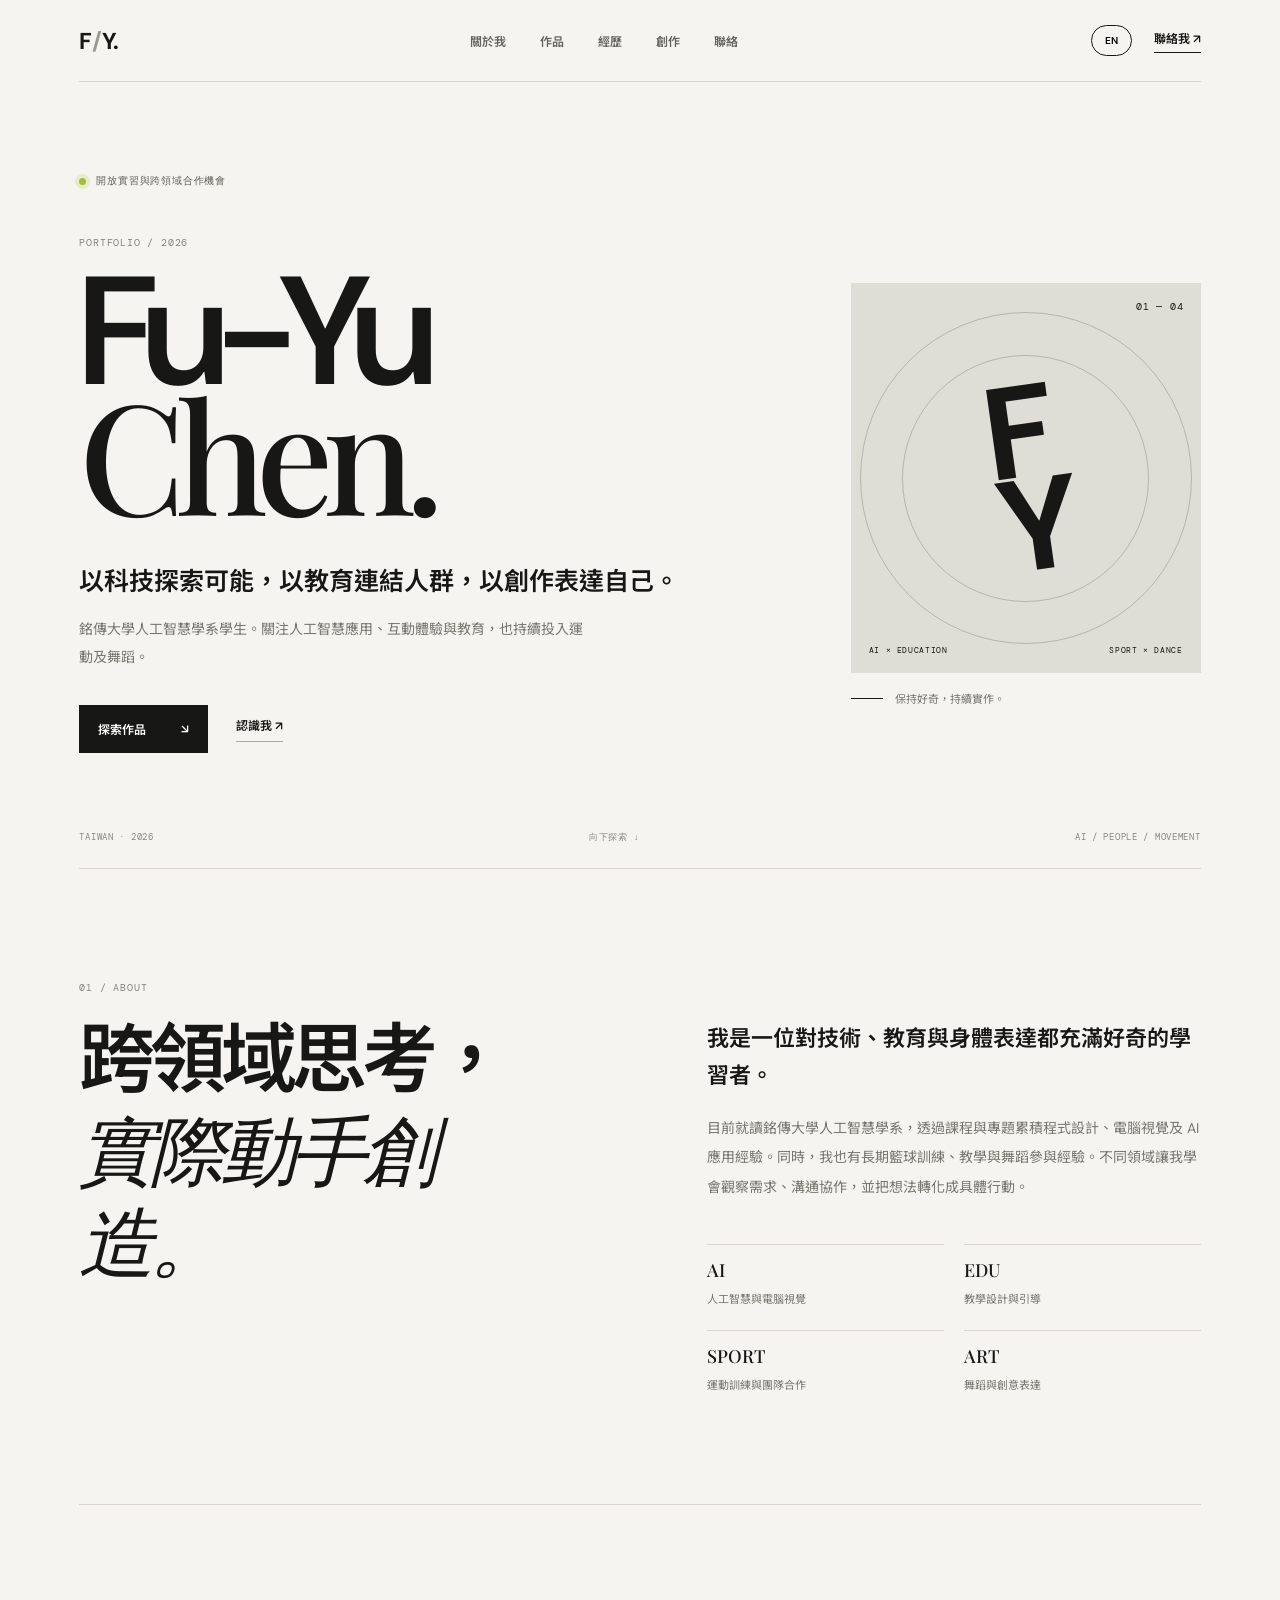
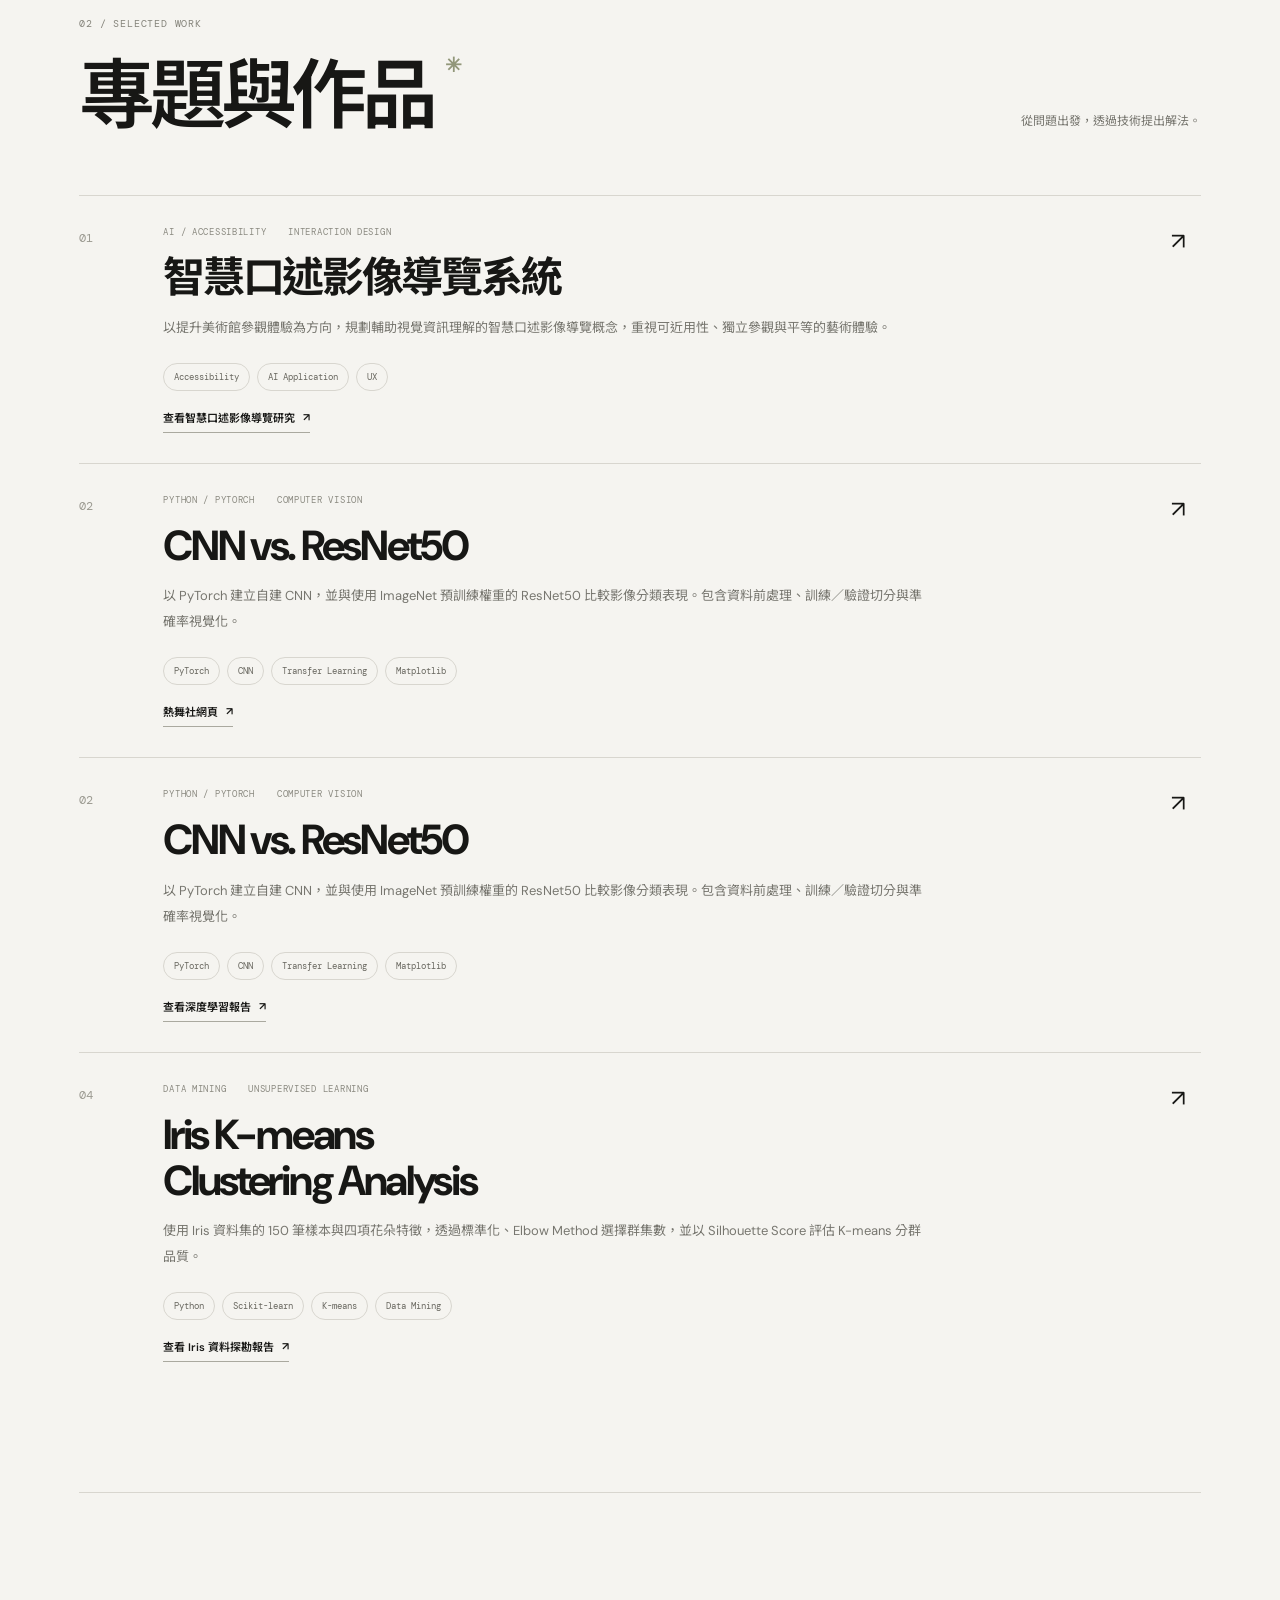
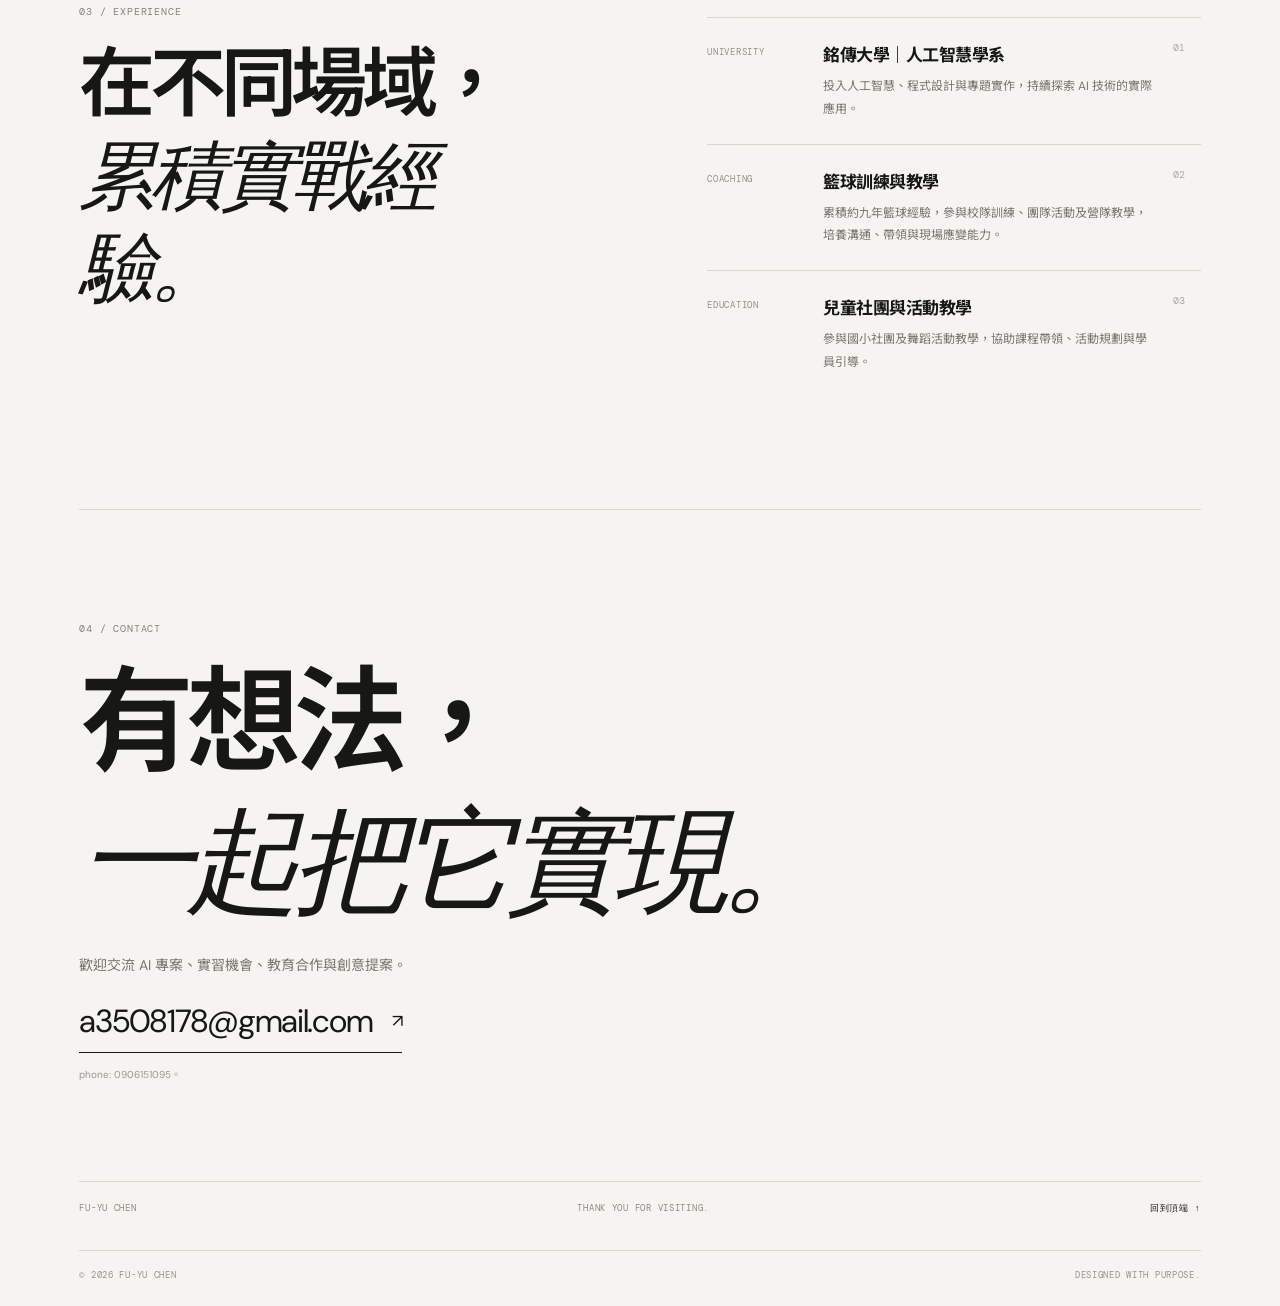
==== fu-yu-portfolio/index.html @ 6540873c "Add files via upload" ====
<!doctype html>
<html lang="zh-Hant">
<head>
  <meta charset="utf-8">
  <meta name="viewport" content="width=device-width, initial-scale=1">
  <meta name="description" content="Fu-Yu Chen — AI, education, coaching and dance portfolio.">
  <meta name="theme-color" content="#f5f4f0">
  <title>Fu-Yu Chen — Portfolio</title>
  <link rel="preconnect" href="https://fonts.googleapis.com">
  <link rel="preconnect" href="https://fonts.gstatic.com" crossorigin>
  <link href="https://fonts.googleapis.com/css2?family=DM+Mono:wght@400;500&family=DM+Sans:wght@400;500;600;700&family=Noto+Sans+TC:wght@400;500;600;700;900&display=swap" rel="stylesheet">
  <link rel="stylesheet" href="style.css">
</head>
<body>
  <div class="site-shell">
    <header class="topbar">
      <a class="wordmark" href="#home" aria-label="Fu-Yu Chen home">F<span>/</span>Y.</a>
      <nav class="desktop-nav" aria-label="Main navigation">
        <a href="#about" data-i18n="navAbout">關於我</a>
        <a href="#work" data-i18n="navWork">作品</a>
        <a href="#experience" data-i18n="navExperience">經歷</a>
        <a href="#creative" data-i18n="navCreative">創作</a>
        <a href="#contact" data-i18n="navContact">聯絡</a>
      </nav>
      <div class="top-actions">
        <button class="lang-toggle" id="langToggle" type="button" aria-label="Switch language">EN</button>
        <a class="menu-contact" href="#contact" data-i18n="letsTalk">聯絡我 ↗</a>
      </div>
    </header>

    <main>
      <section class="hero section" id="home">
        <div class="hero-kicker"><span class="status-dot"></span><span data-i18n="availability">開放實習與跨領域合作機會</span></div>
        <div class="hero-grid">
          <div class="hero-copy">
            <p class="eyebrow">PORTFOLIO / 2026</p>
            <h1>Fu-Yu<br><span class="serif">Chen.</span></h1>
            <p class="hero-subtitle" data-i18n="heroSubtitle">以科技探索可能，以教育連結人群，以創作表達自己。</p>
            <p class="hero-intro" data-i18n="heroIntro">銘傳大學人工智慧學系學生。關注人工智慧應用、互動體驗與教育，也持續投入運動及舞蹈。</p>
            <div class="hero-buttons">
              <a class="button button-dark" href="#work" data-i18n="viewWork">探索作品 <span>↘</span></a>
              <a class="text-link" href="#about" data-i18n="moreAbout">認識我 <span>↗</span></a>
            </div>
          </div>
          <div class="hero-aside">
            <div class="portrait-card">
              <div class="portrait-mark">F<br>Y</div>
              <div class="portrait-caption"><span>AI × EDUCATION</span><span>SPORT × DANCE</span></div>
              <div class="portrait-index">01 — 04</div>
            </div>
            <div class="hero-note"><span class="note-line"></span><span data-i18n="heroNote">保持好奇，持續實作。</span></div>
          </div>
        </div>
        <div class="hero-bottom">
          <span>TAIWAN · 2026</span>
          <span data-i18n="scroll">向下探索 ↓</span>
          <span>AI / PEOPLE / MOVEMENT</span>
        </div>
      </section>

      <section class="section about-section" id="about">
        <div class="section-heading">
          <p class="eyebrow">01 / ABOUT</p>
          <h2 data-i18n="aboutTitle">跨領域思考，<br><em>實際動手創造。</em></h2>
        </div>
        <div class="about-content">
          <p class="lead" data-i18n="aboutLead">我是一位對技術、教育與身體表達都充滿好奇的學習者。</p>
          <p data-i18n="aboutBody">目前就讀銘傳大學人工智慧學系，透過課程與專題累積程式設計、電腦視覺及 AI 應用經驗。同時，我也有長期籃球訓練、教學與舞蹈參與經驗。不同領域讓我學會觀察需求、溝通協作，並把想法轉化成具體行動。</p>
          <div class="fact-grid">
            <div class="fact"><span class="fact-number">AI</span><span data-i18n="fact1">人工智慧與電腦視覺</span></div>
            <div class="fact"><span class="fact-number">EDU</span><span data-i18n="fact2">教學設計與引導</span></div>
            <div class="fact"><span class="fact-number">SPORT</span><span data-i18n="fact3">運動訓練與團隊合作</span></div>
            <div class="fact"><span class="fact-number">ART</span><span data-i18n="fact4">舞蹈與創意表達</span></div>
          </div>
        </div>
      </section>


      
      <section class="section work-section" id="work">
        <div class="section-heading section-heading-row">
          <div><p class="eyebrow">02 / SELECTED WORK</p><h2 data-i18n="workTitle">專題與作品<span class="asterisk">✳</span></h2></div>
          <p class="section-side-note" data-i18n="workNote">從問題出發，透過技術提出解法。</p>
        </div>
        <div class="project-list">

          </article>
          <article class="project-card">
            <div class="project-number">01</div>
            <div class="project-main">
              <div class="project-meta"><span>AI / ACCESSIBILITY</span><span>INTERACTION DESIGN</span></div>
              <h3 data-i18n="project3Title">智慧口述影像導覽系統</h3>
              <p data-i18n="project3Desc">以提升美術館參觀體驗為方向，規劃輔助視覺資訊理解的智慧口述影像導覽概念，重視可近用性、獨立參觀與平等的藝術體驗。</p>
              <div class="tags"><span>Accessibility</span><span>AI Application</span><span>UX</span></div>
              <a class="report-link" href="https://drive.google.com/file/d/1owogIFF0N6JEj4trl16z3HAd5pGzZHtt/view?usp=sharing" target="_blank" rel="noopener noreferrer"><span data-i18n="accessibilityReport">查看智慧口述影像導覽研究</span> ↗</a>
            </div>
            <div class="project-arrow">↗</div>
          </article>
      
          <article class="project-card">
            <div class="project-number">02</div>
            <div class="project-main">
              <div class="project-meta"><span>PYTHON / PYTORCH</span><span>COMPUTER VISION</span></div>
              <h3>CNN vs. ResNet50</h3>
              <p data-i18n="project1Desc">以 PyTorch 建立自建 CNN，並與使用 ImageNet 預訓練權重的 ResNet50 比較影像分類表現。包含資料前處理、訓練／驗證切分與準確率視覺化。</p>
              <div class="tags"><span>PyTorch</span><span>CNN</span><span>Transfer Learning</span><span>Matplotlib</span></div>
              <a class="report-link" href="https://twinkle99cc.github.io/MCUDC/?utm_source=ig&utm_medium=social&utm_content=link_in_bio&fbclid=PAZXh0bgNhZW0CMTEAcGRvZgJzcnRjBmFwcF9pZA85MzY2MTk3NDMzOTI0NTkAAadogkUdbBpGd-5yOwH2xOrEHsYpqLoaXISPwpIhPon5qRFV-kdxGDpQDzZ0rg_aem_JO9M27bFHENqoSECc0vAaA" target="_blank" rel="noopener noreferrer"><span data-i18n="deepLearningReport">熱舞社網頁</span> ↗</a>
            </div>
            <div class="project-arrow">↗</div>
          </article>          




          <article class="project-card">
            <div class="project-number">02</div>
            <div class="project-main">
              <div class="project-meta"><span>PYTHON / PYTORCH</span><span>COMPUTER VISION</span></div>
              <h3>CNN vs. ResNet50</h3>
              <p data-i18n="project1Desc">以 PyTorch 建立自建 CNN，並與使用 ImageNet 預訓練權重的 ResNet50 比較影像分類表現。包含資料前處理、訓練／驗證切分與準確率視覺化。</p>
              <div class="tags"><span>PyTorch</span><span>CNN</span><span>Transfer Learning</span><span>Matplotlib</span></div>
              <a class="report-link" href="https://drive.google.com/file/d/1TzwG0DX4bXri3fdtd9hbQ4-0wnEvH0wg/view?usp=sharing" target="_blank" rel="noopener noreferrer"><span data-i18n="deepLearningReport">查看深度學習報告</span> ↗</a>
            </div>
            <div class="project-arrow">↗</div>
          </article>


          <article class="project-card">
            <div class="project-number">04</div>
            <div class="project-main">
              <div class="project-meta"><span>DATA MINING</span><span>UNSUPERVISED LEARNING</span></div>
              <h3>Iris K-means<br>Clustering Analysis</h3>
              <p data-i18n="irisDesc">使用 Iris 資料集的 150 筆樣本與四項花朵特徵，透過標準化、Elbow Method 選擇群集數，並以 Silhouette Score 評估 K-means 分群品質。</p>
              <div class="tags"><span>Python</span><span>Scikit-learn</span><span>K-means</span><span>Data Mining</span></div>
              <a class="report-link" href="https://drive.google.com/file/d/1J2PDPTKGtiqrUrLHd0yNSXY_aaQEPZps/view?usp=sharing" target="_blank" rel="noopener noreferrer"><span data-i18n="irisReport">查看 Iris 資料探勘報告</span> ↗</a>
            </div>
            <div class="project-arrow">↗</div>
          </article>
        </div>
      </section>

      <section class="section experience-section" id="experience">
        <div class="section-heading">
          <p class="eyebrow">03 / EXPERIENCE</p>
          <h2 data-i18n="experienceTitle">在不同場域，<br><em>累積實戰經驗。</em></h2>
        </div>
        <div class="timeline">
          <article class="timeline-item">
            <div class="timeline-date">UNIVERSITY</div>
            <div><h3 data-i18n="exp1Title">銘傳大學｜人工智慧學系</h3><p data-i18n="exp1Desc">投入人工智慧、程式設計與專題實作，持續探索 AI 技術的實際應用。</p></div>
            <span class="timeline-index">01</span>
          </article>
          <article class="timeline-item">
            <div class="timeline-date">COACHING</div>
            <div><h3 data-i18n="exp2Title">籃球訓練與教學</h3><p data-i18n="exp2Desc">累積約九年籃球經驗，參與校隊訓練、團隊活動及營隊教學，培養溝通、帶領與現場應變能力。</p></div>
            <span class="timeline-index">02</span>
          </article>
          <article class="timeline-item">
            <div class="timeline-date">EDUCATION</div>
            <div><h3 data-i18n="exp3Title">兒童社團與活動教學</h3><p data-i18n="exp3Desc">參與國小社團及舞蹈活動教學，協助課程帶領、活動規劃與學員引導。</p></div>
            <span class="timeline-index">03</span>
          </article>
        </div>
      </section>


      <section class="section contact-section" id="contact">
        <p class="eyebrow">04 / CONTACT</p>
        <h2 data-i18n="contactTitle">有想法，<br><em>一起把它實現。</em></h2>
        <p class="contact-copy" data-i18n="contactCopy">歡迎交流 AI 專案、實習機會、教育合作與創意提案。</p>
        <a class="contact-email" href="mailto:a3508178@gmail.com">a3508178@gmail.com <span>↗</span></a>
        <p class="edit-hint" data-i18n="emailHint">phone: 0906151095。</p>
        <div class="contact-bottom"><span>FU-YU CHEN</span><span>THANK YOU FOR VISITING.</span><a href="#home" data-i18n="backTop">回到頂端 ↑</a></div>
      </section>
    </main>
    <footer><span>© <span id="year"></span> FU-YU CHEN</span><span>DESIGNED WITH PURPOSE.</span></footer>
  </div>
  <script src="script.js"></script>
</body>
</html>
---- fu-yu-portfolio/style.css ----
@import url('https://fonts.googleapis.com/css2?family=Playfair+Display:ital,wght@0,500;0,600;1,500;1,600&display=swap');
:root{--paper:#f5f4f0;--ink:#171715;--muted:#77766f;--line:#d8d6cf;--accent:#d9ff52;--serif:'Playfair Display',Georgia,serif;--sans:'DM Sans','Noto Sans TC',sans-serif}
*{box-sizing:border-box}html{scroll-behavior:smooth;scroll-padding-top:90px}body{margin:0;background:var(--paper);color:var(--ink);font-family:var(--sans);-webkit-font-smoothing:antialiased}.site-shell{max-width:1600px;margin:auto;padding:0 6.2vw}.topbar{height:82px;display:flex;align-items:center;justify-content:space-between;border-bottom:1px solid var(--line);position:sticky;top:0;background:rgba(245,244,240,.94);backdrop-filter:blur(12px);z-index:10}.wordmark{font-size:23px;font-weight:700;letter-spacing:-2px;text-decoration:none;color:var(--ink)}.wordmark span{color:#9a9a8f;padding:0 2px}.desktop-nav{display:flex;gap:34px}.desktop-nav a,.menu-contact,.text-link{font-size:12px;text-decoration:none;color:var(--ink);font-weight:600}.desktop-nav a{color:#64635e}.desktop-nav a:hover,.text-link:hover{color:#858b35}.top-actions{display:flex;align-items:center;gap:22px}.lang-toggle{border:1px solid var(--ink);background:transparent;border-radius:30px;padding:8px 13px;font:600 10px var(--sans);cursor:pointer}.menu-contact{border-bottom:1px solid var(--ink);padding-bottom:5px}.section{padding:112px 0;border-bottom:1px solid var(--line)}.hero{padding-top:92px;padding-bottom:24px;min-height:690px}.hero-kicker,.eyebrow,.project-meta,.hero-bottom,.portrait-caption,.portrait-index,.timeline-date,.timeline-index,.contact-bottom,footer{font-family:'DM Mono',monospace;font-size:10px;letter-spacing:.08em}.hero-kicker{display:flex;align-items:center;gap:10px;color:#5f5f57}.status-dot{width:7px;height:7px;border-radius:50%;background:#a4bd37;box-shadow:0 0 0 4px #e6edcb}.hero-grid{display:grid;grid-template-columns:1.2fr .8fr;gap:8%;align-items:center;padding:48px 0 58px}.eyebrow{color:#85847b;margin:0 0 24px}.hero h1{font-size:clamp(76px,12vw,166px);line-height:.78;letter-spacing:-.095em;margin:0;font-weight:600}.serif,.section-heading h2 em,.contact-section h2 em{font-family:var(--serif);font-weight:500;letter-spacing:-.07em}.hero-subtitle{font-size:clamp(18px,2vw,25px);font-weight:600;line-height:1.55;margin:38px 0 12px;max-width:600px}.hero-intro{color:var(--muted);font-size:14px;line-height:2;max-width:510px}.hero-buttons{display:flex;align-items:center;gap:28px;margin-top:34px}.button{display:inline-flex;align-items:center;gap:35px;padding:15px 19px;text-decoration:none;font-size:12px;font-weight:600}.button-dark{background:var(--ink);color:white}.button-dark:hover{background:#45453e}.text-link{border-bottom:1px solid #aaa;padding-bottom:7px}.hero-aside{max-width:350px;margin-left:auto;width:100%}.portrait-card{height:390px;background:#deddd6;position:relative;overflow:hidden;display:flex;align-items:center;justify-content:center}.portrait-card:before,.portrait-card:after{content:"";position:absolute;border:1px solid rgba(23,23,21,.2);border-radius:50%;width:330px;height:330px}.portrait-card:after{width:245px;height:245px}.portrait-mark{font-size:130px;line-height:.72;letter-spacing:-.12em;font-weight:700;z-index:1;transform:rotate(-8deg)}.portrait-caption{position:absolute;bottom:18px;left:18px;right:18px;display:flex;justify-content:space-between;font-size:8px}.portrait-index{position:absolute;right:17px;top:17px}.hero-note{display:flex;align-items:center;gap:12px;margin-top:17px;color:var(--muted);font-size:11px}.note-line{height:1px;width:32px;background:var(--ink)}.hero-bottom{display:flex;justify-content:space-between;color:#89887f;padding:20px 0 0;font-size:9px}.about-section{display:grid;grid-template-columns:1fr 1fr;gap:12%}.section-heading h2,.contact-section h2{font-size:clamp(40px,6vw,76px);letter-spacing:-.07em;line-height:1.13;margin:0;font-weight:600}.section-heading h2 em,.contact-section h2 em{font-weight:500}.about-content{padding-top:40px}.lead{font-size:22px;line-height:1.65;font-weight:600;margin:0 0 20px}.about-content>p:not(.lead){font-size:14px;color:var(--muted);line-height:2.1;margin:0}.fact-grid{display:grid;grid-template-columns:1fr 1fr;gap:24px 20px;margin-top:42px}.fact{border-top:1px solid var(--line);padding-top:13px;display:flex;flex-direction:column;gap:8px}.fact-number{font:500 18px var(--serif)}.fact span:last-child{font-size:11px;color:var(--muted)}.work-section{padding-bottom:100px}.section-heading-row{display:flex;justify-content:space-between;align-items:end;margin-bottom:55px}.asterisk{font-size:20px;vertical-align:top;margin-left:12px;color:#92977a}.section-side-note{max-width:220px;color:var(--muted);font-size:12px;line-height:1.9;margin:0 0 7px}.project-card{display:grid;grid-template-columns:60px 1fr 30px;gap:24px;padding:30px 0;border-top:1px solid var(--line);align-items:start}.project-number{font:12px 'DM Mono',monospace;color:#9b9a91;padding-top:4px}.project-meta{display:flex;gap:22px;color:#8b8a81;font-size:9px}.project-main h3{font-size:clamp(25px,3.5vw,42px);letter-spacing:-.055em;line-height:1.1;margin:17px 0 14px}.project-main>p:not(.project-footnote){max-width:760px;color:var(--muted);font-size:13px;line-height:2}.tags{display:flex;flex-wrap:wrap;gap:7px;margin-top:22px}.tags span{font:9px 'DM Mono',monospace;border:1px solid var(--line);border-radius:30px;padding:7px 10px;color:#68675f}.project-footnote{font-size:10px;color:#9b9a91;margin-top:22px}.project-arrow{font-size:23px}.experience-section{display:grid;grid-template-columns:1fr 1fr;gap:12%}.timeline{padding-top:12px}.timeline-item{display:grid;grid-template-columns:100px 1fr 28px;gap:16px;border-top:1px solid var(--line);padding:23px 0}.timeline-date{font-size:9px;color:#929188;padding-top:5px}.timeline-item h3{font-size:17px;margin:0 0 9px;letter-spacing:-.03em}.timeline-item p{font-size:12px;line-height:1.9;color:var(--muted);margin:0}.timeline-index{color:#aaa99f}.creative-panel{background:#20201e;color:#f5f4f0;min-height:390px;display:grid;grid-template-columns:1fr .8fr;position:relative;overflow:hidden;padding:55px 6%}.creative-panel:after{content:"";position:absolute;width:450px;height:450px;border:1px solid #45453f;border-radius:50%;right:12%;top:-90px;box-shadow:0 0 0 45px #20201e,0 0 0 46px #45453f,0 0 0 95px #20201e,0 0 0 96px #45453f}.creative-big{font-size:clamp(48px,8vw,105px);line-height:.83;letter-spacing:-.09em;font-weight:700;z-index:1;align-self:center}.creative-details{z-index:1;max-width:320px;align-self:center}.creative-details .eyebrow{color:#a8a89d}.creative-details h3{font:500 23px var(--serif);margin:0 0 16px}.creative-details>p:not(.eyebrow){font-size:12px;line-height:2;color:#b6b5ac}.creative-stamp{font:10px 'DM Mono',monospace;letter-spacing:.1em;border:1px solid #77776d;width:75px;height:75px;border-radius:50%;display:flex;align-items:center;justify-content:center;flex-direction:column;transform:rotate(12deg);margin-top:25px}.creative-stamp span{color:var(--accent);font-size:15px}.contact-section{padding-bottom:35px}.contact-section h2{font-size:clamp(55px,9vw,115px);margin:0 0 26px}.contact-copy{font-size:14px;color:var(--muted);margin:0 0 26px}.contact-email{display:inline-flex;align-items:center;gap:20px;font-size:clamp(18px,3vw,32px);letter-spacing:-.04em;text-decoration:none;color:var(--ink);border-bottom:1px solid var(--ink);padding-bottom:10px}.contact-email span{font-size:18px}.edit-hint{font-size:10px;color:#99988e;margin-top:13px}.contact-bottom{display:flex;justify-content:space-between;border-top:1px solid var(--line);margin-top:100px;padding-top:20px;color:#8d8c83;font-size:9px}.contact-bottom a{color:var(--ink);text-decoration:none}footer{display:flex;justify-content:space-between;padding:18px 0 25px;color:#96958c;font-size:9px}
@media(max-width:800px){.site-shell{padding:0 6vw}.desktop-nav{gap:15px}.desktop-nav a{font-size:10px}.hero-grid{grid-template-columns:1fr .65fr;gap:4%}.portrait-card{height:300px}.portrait-mark{font-size:95px}.about-section,.experience-section{grid-template-columns:1fr;gap:40px}.about-content{padding-top:0}.section{padding:85px 0}.creative-panel{padding:40px 5%;min-height:350px}.creative-panel:after{right:-20%;opacity:.7}.creative-big{font-size:70px}}
@media(max-width:560px){.topbar{height:68px}.desktop-nav{display:none}.top-actions{gap:15px}.hero{padding-top:65px;min-height:0}.hero-grid{grid-template-columns:1fr;padding:38px 0 42px}.hero h1{font-size:clamp(78px,21vw,120px)}.hero-aside{max-width:none;margin:30px 0 0}.portrait-card{height:230px}.portrait-card:before{width:230px;height:230px}.portrait-card:after{width:170px;height:170px}.portrait-mark{font-size:80px}.hero-bottom span:last-child{display:none}.section-heading-row{display:block}.section-side-note{margin-top:22px}.project-card{grid-template-columns:28px 1fr 18px;gap:10px}.project-meta{flex-direction:column;gap:5px}.project-main h3{font-size:29px}.timeline-item{grid-template-columns:70px 1fr 20px;gap:9px}.timeline-item h3{font-size:15px}.creative-panel{grid-template-columns:1fr;gap:38px;padding:38px 7%}.creative-big{font-size:clamp(62px,17vw,90px)}.creative-details{max-width:100%}.creative-panel:after{right:-45%;top:-15%}.contact-bottom{gap:15px;flex-wrap:wrap;margin-top:70px}.contact-bottom span:nth-child(2){display:none}footer{font-size:8px}.fact-grid{gap:18px 12px}}

.creative-link{display:inline-flex;align-items:center;gap:22px;margin-top:22px;padding-bottom:8px;border-bottom:1px solid #aaa99f;color:#f5f4f0;text-decoration:none;font-size:12px;font-weight:600}.creative-link:hover{color:var(--accent)}.creative-link span:last-child{font-size:17px}

.report-link{display:inline-flex;align-items:center;gap:8px;margin-top:18px;padding-bottom:7px;border-bottom:1px solid #aaa99f;color:var(--ink);text-decoration:none;font-size:11px;font-weight:600}.report-link:hover{color:#858b35;border-color:#858b35}
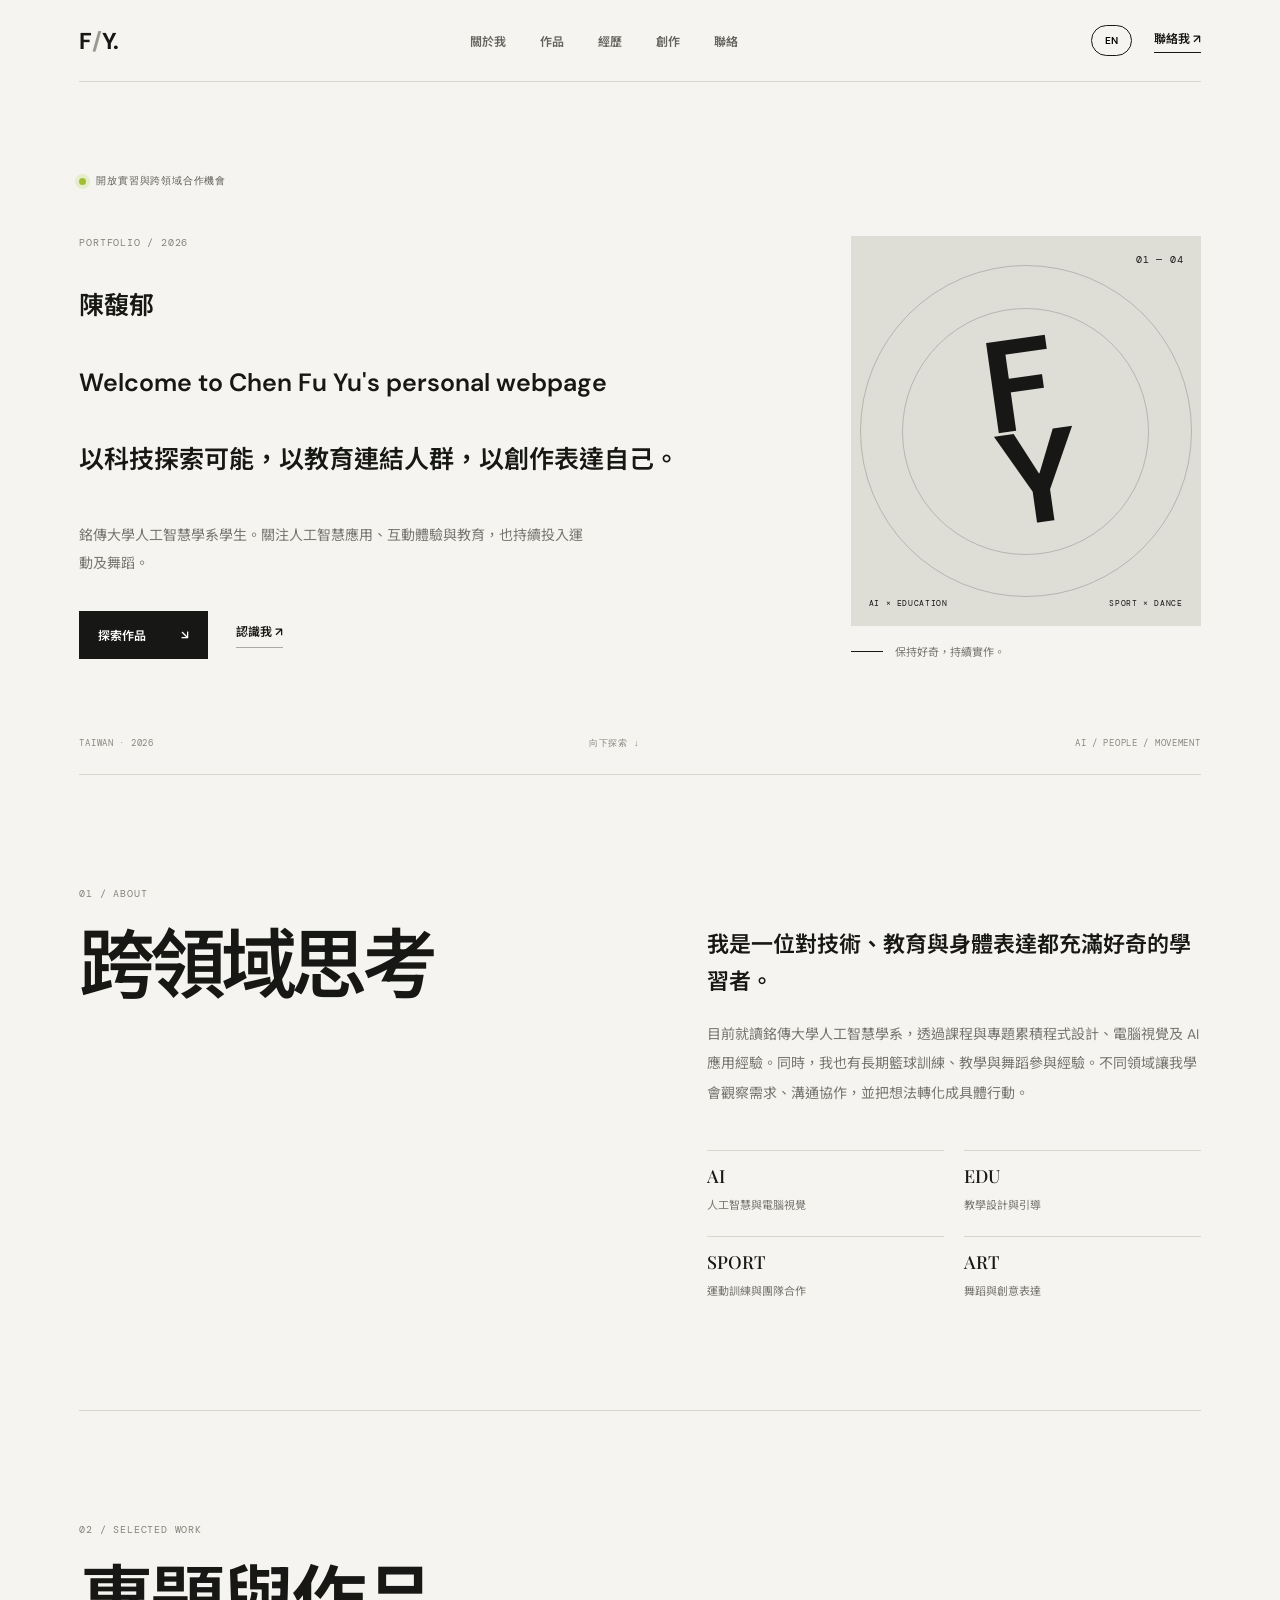
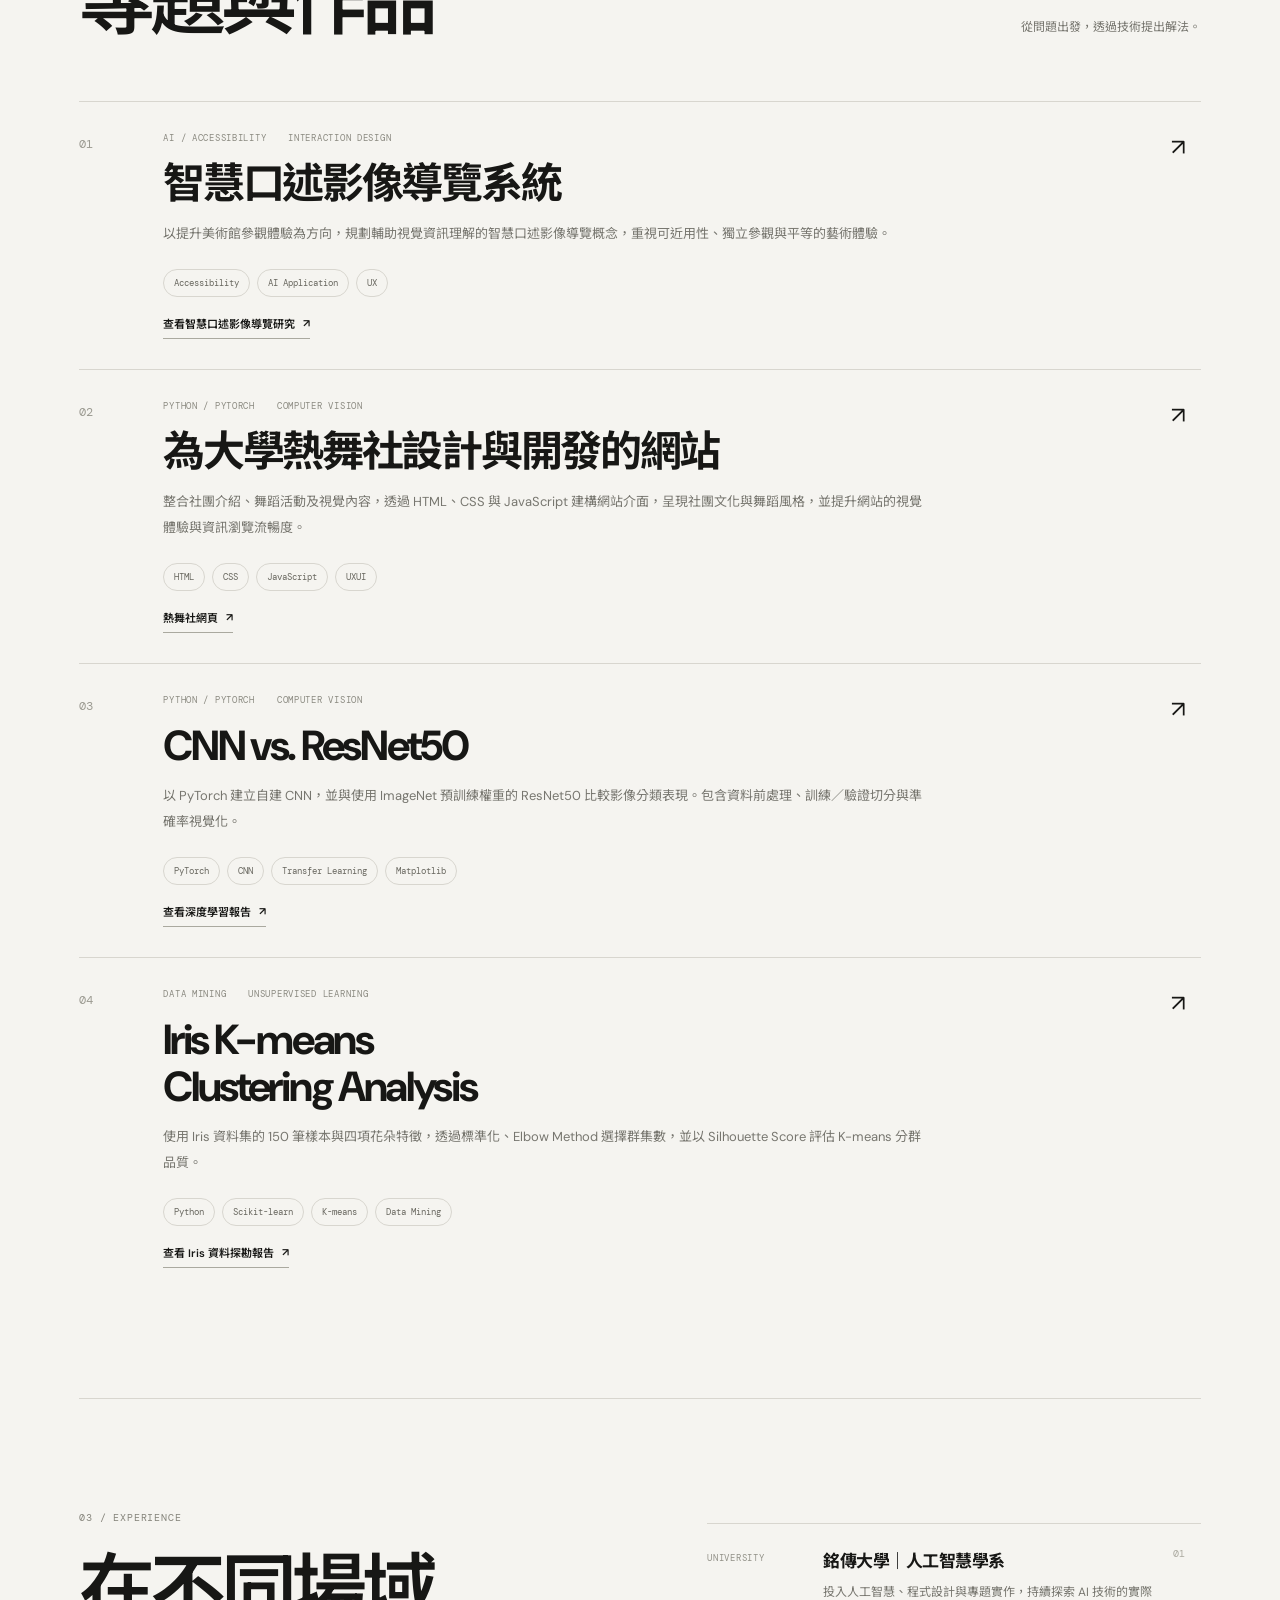
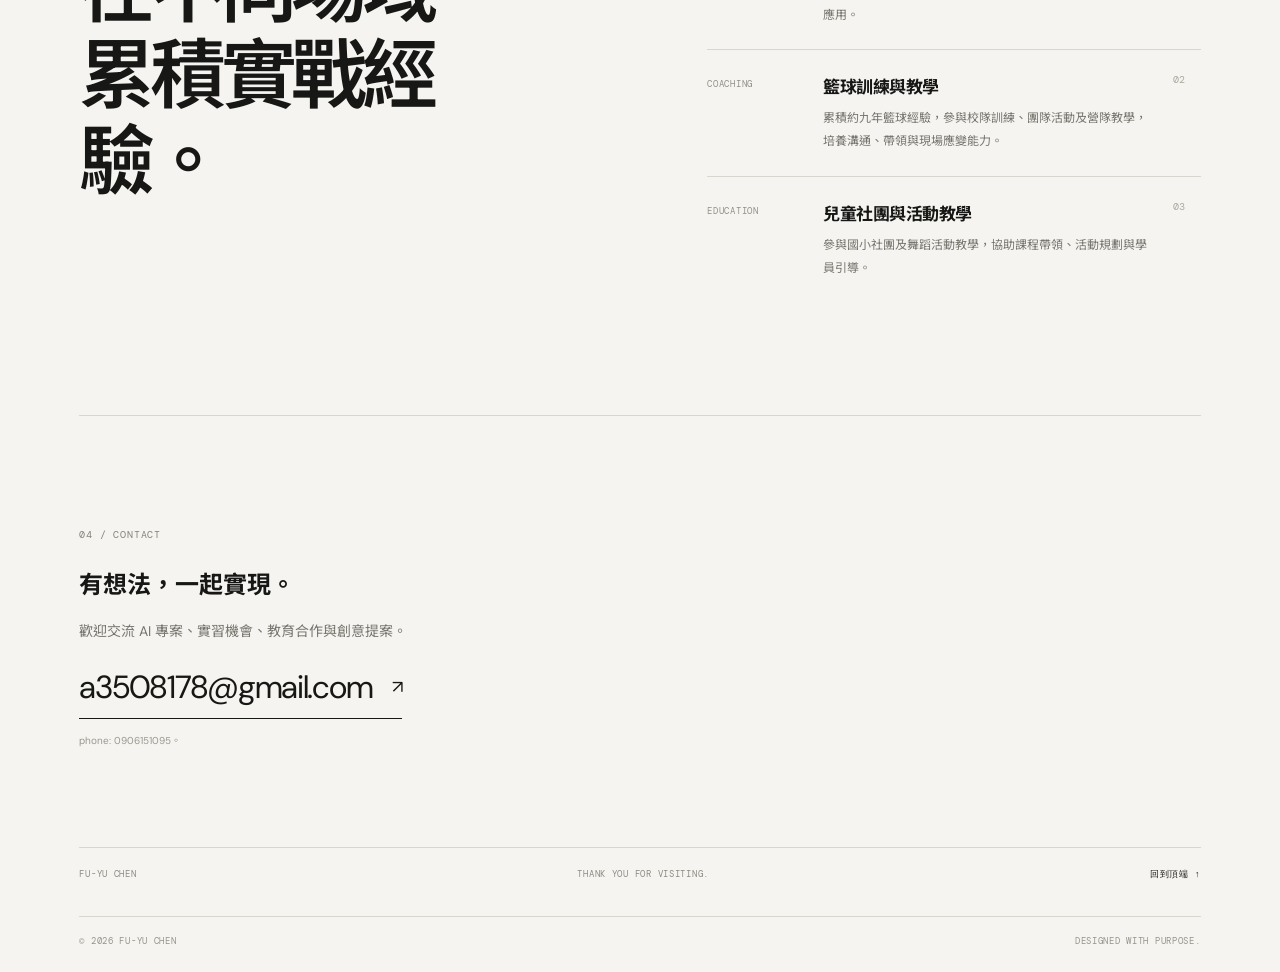
==== commit 99e099fd: "Update index.html" ====
--- a/fu-yu-portfolio/index.html
+++ b/fu-yu-portfolio/index.html
@@ -3,9 +3,9 @@
 <head>
   <meta charset="utf-8">
   <meta name="viewport" content="width=device-width, initial-scale=1">
-  <meta name="description" content="Fu-Yu Chen — AI, education, coaching and dance portfolio.">
+  <meta name="description" content="Fu-Yu Chen  — AI, education, coaching and dance portfolio.">
   <meta name="theme-color" content="#f5f4f0">
-  <title>Fu-Yu Chen — Portfolio</title>
+  <title>Fu-Yu Chen <br> 陳馥郁 — Portfolio</title>
   <link rel="preconnect" href="https://fonts.googleapis.com">
   <link rel="preconnect" href="https://fonts.gstatic.com" crossorigin>
   <link href="https://fonts.googleapis.com/css2?family=DM+Mono:wght@400;500&family=DM+Sans:wght@400;500;600;700&family=Noto+Sans+TC:wght@400;500;600;700;900&display=swap" rel="stylesheet">
@@ -34,9 +34,11 @@
         <div class="hero-grid">
           <div class="hero-copy">
             <p class="eyebrow">PORTFOLIO / 2026</p>
-            <h1>Fu-Yu<br><span class="serif">Chen.</span></h1>
+
+            <p class="hero-subtitle" data-i18n="heroSubtitle">陳馥郁</p>
+            <p class="hero-subtitle" data-i18n="heroSubtitle">Welcome to Chen Fu Yu's personal webpage</p>            
             <p class="hero-subtitle" data-i18n="heroSubtitle">以科技探索可能，以教育連結人群，以創作表達自己。</p>
-            <p class="hero-intro" data-i18n="heroIntro">銘傳大學人工智慧學系學生。關注人工智慧應用、互動體驗與教育，也持續投入運動及舞蹈。</p>
+            <p class="hero-intro" data-i18n="heroIntro"><br>銘傳大學人工智慧學系學生。關注人工智慧應用、互動體驗與教育，也持續投入運動及舞蹈。</p>
             <div class="hero-buttons">
               <a class="button button-dark" href="#work" data-i18n="viewWork">探索作品 <span>↘</span></a>
               <a class="text-link" href="#about" data-i18n="moreAbout">認識我 <span>↗</span></a>
@@ -61,7 +63,7 @@
       <section class="section about-section" id="about">
         <div class="section-heading">
           <p class="eyebrow">01 / ABOUT</p>
-          <h2 data-i18n="aboutTitle">跨領域思考，<br><em>實際動手創造。</em></h2>
+          <h2 data-i18n="aboutTitle">跨領域思考<br></h2>
         </div>
         <div class="about-content">
           <p class="lead" data-i18n="aboutLead">我是一位對技術、教育與身體表達都充滿好奇的學習者。</p>
@@ -79,7 +81,7 @@
       
       <section class="section work-section" id="work">
         <div class="section-heading section-heading-row">
-          <div><p class="eyebrow">02 / SELECTED WORK</p><h2 data-i18n="workTitle">專題與作品<span class="asterisk">✳</span></h2></div>
+          <div><p class="eyebrow">02 / SELECTED WORK</p><h2 data-i18n="workTitle">專題與作品<span class="asterisk"></span></h2></div>
           <p class="section-side-note" data-i18n="workNote">從問題出發，透過技術提出解法。</p>
         </div>
         <div class="project-list">
@@ -101,9 +103,9 @@
             <div class="project-number">02</div>
             <div class="project-main">
               <div class="project-meta"><span>PYTHON / PYTORCH</span><span>COMPUTER VISION</span></div>
-              <h3>CNN vs. ResNet50</h3>
-              <p data-i18n="project1Desc">以 PyTorch 建立自建 CNN，並與使用 ImageNet 預訓練權重的 ResNet50 比較影像分類表現。包含資料前處理、訓練／驗證切分與準確率視覺化。</p>
-              <div class="tags"><span>PyTorch</span><span>CNN</span><span>Transfer Learning</span><span>Matplotlib</span></div>
+              <h3>為大學熱舞社設計與開發的網站</h3>
+              <p data-i18n="project1Desc">整合社團介紹、舞蹈活動及視覺內容，透過 HTML、CSS 與 JavaScript 建構網站介面，呈現社團文化與舞蹈風格，並提升網站的視覺體驗與資訊瀏覽流暢度。</p>
+              <div class="tags"><span>HTML</span><span>CSS</span><span>JavaScript</span><span>UXUI</span></div>
               <a class="report-link" href="https://twinkle99cc.github.io/MCUDC/?utm_source=ig&utm_medium=social&utm_content=link_in_bio&fbclid=PAZXh0bgNhZW0CMTEAcGRvZgJzcnRjBmFwcF9pZA85MzY2MTk3NDMzOTI0NTkAAadogkUdbBpGd-5yOwH2xOrEHsYpqLoaXISPwpIhPon5qRFV-kdxGDpQDzZ0rg_aem_JO9M27bFHENqoSECc0vAaA" target="_blank" rel="noopener noreferrer"><span data-i18n="deepLearningReport">熱舞社網頁</span> ↗</a>
             </div>
             <div class="project-arrow">↗</div>
@@ -113,7 +115,7 @@
 
 
           <article class="project-card">
-            <div class="project-number">02</div>
+            <div class="project-number">03</div>
             <div class="project-main">
               <div class="project-meta"><span>PYTHON / PYTORCH</span><span>COMPUTER VISION</span></div>
               <h3>CNN vs. ResNet50</h3>
@@ -142,7 +144,7 @@
       <section class="section experience-section" id="experience">
         <div class="section-heading">
           <p class="eyebrow">03 / EXPERIENCE</p>
-          <h2 data-i18n="experienceTitle">在不同場域，<br><em>累積實戰經驗。</em></h2>
+          <h2 data-i18n="experienceTitle">在不同場域<br>累積實戰經驗。</h2>
         </div>
         <div class="timeline">
           <article class="timeline-item">
@@ -166,7 +168,8 @@
 
       <section class="section contact-section" id="contact">
         <p class="eyebrow">04 / CONTACT</p>
-        <h2 data-i18n="contactTitle">有想法，<br><em>一起把它實現。</em></h2>
+        <h1 data-i18n="experienceTitle">有想法，一起實現。</h1>
+      
         <p class="contact-copy" data-i18n="contactCopy">歡迎交流 AI 專案、實習機會、教育合作與創意提案。</p>
         <a class="contact-email" href="mailto:a3508178@gmail.com">a3508178@gmail.com <span>↗</span></a>
         <p class="edit-hint" data-i18n="emailHint">phone: 0906151095。</p>
